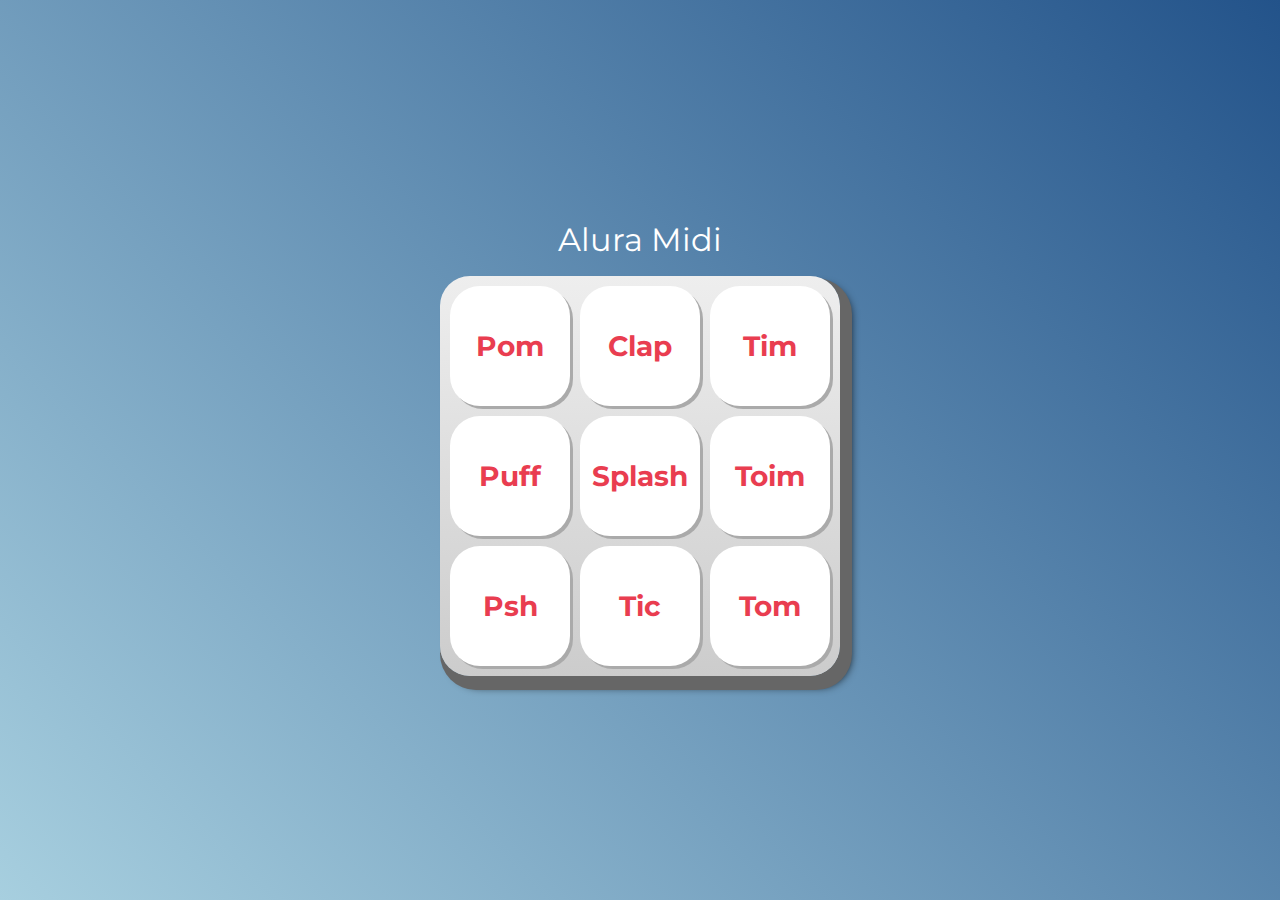
==== index.html @ 77c758e3 "Alura MIDI" ====
<!DOCTYPE html>
<html lang="pt-BR">
<head>
    <meta charset="UTF-8">
    <meta http-equiv="X-UA-Compatible" content="IE=edge">
    <meta name="viewport" content="width=device-width, initial-scale=1.0">

    <title>Alura MIDI</title>

    <link rel="preconnect" href="https://fonts.googleapis.com">
    <link rel="preconnect" href="https://fonts.gstatic.com" crossorigin>
    <link href="https://fonts.googleapis.com/css2?family=Montserrat:wght@500;600&display=swap" rel="stylesheet">

    <link rel="icon" type="image/png" href="images/bateria.png">
    <link rel="stylesheet" href="css/reset.css">
    <link rel="stylesheet" href="css/estilos.css">

</head>
<body>

    <h1>Alura Midi</h1>

    <section class="teclado">
        <button class="tecla tecla_pom">Pom</button>
        <button class="tecla tecla_clap">Clap</button>
        <button class="tecla tecla_tim">Tim</button>

        <button class="tecla tecla_puff">Puff</button>
        <button class="tecla tecla_splash">Splash</button>
        <button class="tecla tecla_toim">Toim</button>

        <button class="tecla tecla_psh">Psh</button>
        <button class="tecla tecla_tic">Tic</button>
        <button class="tecla tecla_tom">Tom</button>
    </section>

    <audio src="sounds/keyq.wav" id="som_tecla_pom"></audio>
    <audio src="sounds/keyw.wav" id="som_tecla_clap"></audio>
    <audio src="sounds/keye.wav" id="som_tecla_tim"></audio>
    <audio src="sounds/keya.wav" id="som_tecla_puff"></audio>
    <audio src="sounds/keys.wav" id="som_tecla_splash"></audio>
    <audio src="sounds/keyd.wav" id="som_tecla_toim"></audio>
    <audio src="sounds/keyz.wav" id="som_tecla_psh"></audio>
    <audio src="sounds/keyx.wav" id="som_tecla_tic"></audio>
    <audio src="sounds/keyc.wav" id="som_tecla_tom"></audio>

</body>
</html>
---- css/estilos.css ----
:root {
  --cinza: #aaa;
  --vermelha: #e93d50;
  --vermelha-escura: #af303f;
  --branca: #fff;
  --luz: rgb(229, 255, 0);
}

body {
  align-items: center;
  background: linear-gradient(45deg, #a7cfdf 0%,#23538a 100%);
  display: flex;
  justify-content: center;
  flex-direction: column;
  font-family: 'Montserrat', sans-serif;
  min-height: 100vh;
}

h1 {
  color: var(--branca);
  margin-bottom: 20px;
  font-size: 2rem;
}

.teclado {
  background: linear-gradient(to bottom, #eeeeee 0%,#cccccc 100%);
  box-shadow: 6px 8px 0 6px #666, 10px 10px 10px #000;
  border-radius: 30px;
  display: grid;
  gap: 10px;
  grid-template-columns: repeat(3, 1fr);
  padding: 10px;
}

.tecla {
  background-color: var(--branca);
  border-radius: 30px;
  box-shadow: 3px 3px 0 var(--cinza);
  color: var(--vermelha);
  cursor: pointer;
  height: 120px;
  font-size: 1.75em;
  font-weight: bold;
  line-height: 120px;
  text-align: center;
  width: 120px;
}

.tecla.ativa,
.tecla:active {
  background-color: var(--vermelha);
  border: 4px solid  var(--vermelha);
  box-shadow: 3px 3px 0 var(--vermelha-escura) inset;
  color: var(--branca);
  outline: none;
}

.tecla.focus,
.tecla:focus {
  outline: none;
  box-shadow: 1px 1px 10px var(--luz);
}

.tecla.active:focus,
.tecla:active:focus {
  box-shadow: 3px 3px 0 var(--vermelha-escura) inset, 1px 1px 10px var(--luz);
}
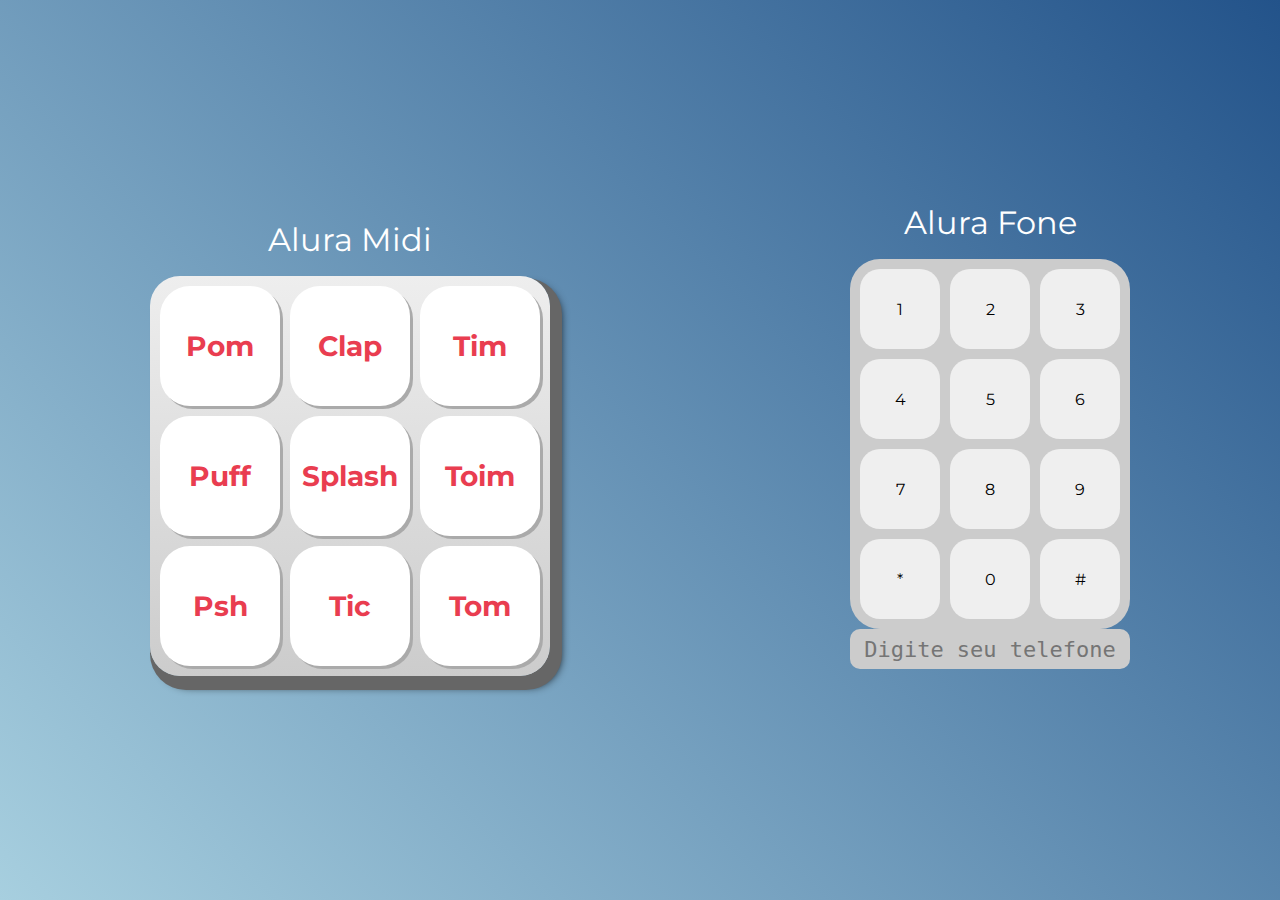
==== commit 0a668698: "Ajustes" ====
--- a/index.html
+++ b/index.html
@@ -1,48 +1,76 @@
 <!DOCTYPE html>
 <html lang="pt-BR">
+
 <head>
     <meta charset="UTF-8">
     <meta http-equiv="X-UA-Compatible" content="IE=edge">
     <meta name="viewport" content="width=device-width, initial-scale=1.0">
 
-    <title>Alura MIDI</title>
+    <title>Alura MIDI | Alura FONE</title>
 
     <link rel="preconnect" href="https://fonts.googleapis.com">
     <link rel="preconnect" href="https://fonts.gstatic.com" crossorigin>
     <link href="https://fonts.googleapis.com/css2?family=Montserrat:wght@500;600&display=swap" rel="stylesheet">
 
-    <link rel="icon" type="image/png" href="images/bateria.png">
+    <link rel="icon" type="image/png" href="images/fone.jpg">
     <link rel="stylesheet" href="css/reset.css">
     <link rel="stylesheet" href="css/estilos.css">
 
 </head>
+
 <body>
 
-    <h1>Alura Midi</h1>
+<main>
+    <section>
+        <h1>Alura Midi</h1>
+        <div class="teclado">
+            <button class="tecla tecla_pom">Pom</button>
+            <button class="tecla tecla_clap">Clap</button>
+            <button class="tecla tecla_tim">Tim</button>
 
-    <section class="teclado">
-        <button class="tecla tecla_pom">Pom</button>
-        <button class="tecla tecla_clap">Clap</button>
-        <button class="tecla tecla_tim">Tim</button>
+            <button class="tecla tecla_puff">Puff</button>
+            <button class="tecla tecla_splash">Splash</button>
+            <button class="tecla tecla_toim">Toim</button>
 
-        <button class="tecla tecla_puff">Puff</button>
-        <button class="tecla tecla_splash">Splash</button>
-        <button class="tecla tecla_toim">Toim</button>
-
-        <button class="tecla tecla_psh">Psh</button>
-        <button class="tecla tecla_tic">Tic</button>
-        <button class="tecla tecla_tom">Tom</button>
+            <button class="tecla tecla_psh">Psh</button>
+            <button class="tecla tecla_tic">Tic</button>
+            <button class="tecla tecla_tom">Tom</button>
+        </div>
+        <div>
+            <audio src="sounds/keyq.wav" id="som_tecla_pom"></audio>
+            <audio src="sounds/keyw.wav" id="som_tecla_clap"></audio>
+            <audio src="sounds/keye.wav" id="som_tecla_tim"></audio>
+            <audio src="sounds/keya.wav" id="som_tecla_puff"></audio>
+            <audio src="sounds/keys.wav" id="som_tecla_splash"></audio>
+            <audio src="sounds/keyd.wav" id="som_tecla_toim"></audio>
+            <audio src="sounds/keyz.wav" id="som_tecla_psh"></audio>
+            <audio src="sounds/keyx.wav" id="som_tecla_tic"></audio>
+            <audio src="sounds/keyc.wav" id="som_tecla_tom"></audio>
+        </div>
     </section>
 
-    <audio src="sounds/keyq.wav" id="som_tecla_pom"></audio>
-    <audio src="sounds/keyw.wav" id="som_tecla_clap"></audio>
-    <audio src="sounds/keye.wav" id="som_tecla_tim"></audio>
-    <audio src="sounds/keya.wav" id="som_tecla_puff"></audio>
-    <audio src="sounds/keys.wav" id="som_tecla_splash"></audio>
-    <audio src="sounds/keyd.wav" id="som_tecla_toim"></audio>
-    <audio src="sounds/keyz.wav" id="som_tecla_psh"></audio>
-    <audio src="sounds/keyx.wav" id="som_tecla_tic"></audio>
-    <audio src="sounds/keyc.wav" id="som_tecla_tom"></audio>
+    <section>
+        <h1> Alura Fone </h1>
+        <div class="teclado-desafio">
+            <input type="button" value="1">
+            <input type="button" value="2">
+            <input type="button" value="3">
+            <input type="button" value="4">
+            <input type="button" value="5">
+            <input type="button" value="6">
+            <input type="button" value="7">
+            <input type="button" value="8">
+            <input type="button" value="9">
+            <input type="button" value="*">
+            <input type="button" value="0">
+            <input type="button" value="#">
+        </div>
+        <input type="tel" placeholder="Digite seu telefone">
+    </section>
 
+</main>
+
+    <script src="./js/main.js"></script>
 </body>
-</html>
+
+</html>--- a/css/estilos.css
+++ b/css/estilos.css
@@ -6,24 +6,34 @@
   --luz: rgb(229, 255, 0);
 }
 
-body {
+main {
   align-items: center;
-  background: linear-gradient(45deg, #a7cfdf 0%,#23538a 100%);
+  background: linear-gradient(45deg, #a7cfdf 0%, #23538a 100%, #191919 5%);
   display: flex;
-  justify-content: center;
-  flex-direction: column;
-  font-family: 'Montserrat', sans-serif;
+  justify-content: space-around;
+  flex-direction: row;
+  font-family: "Montserrat", sans-serif;
   min-height: 100vh;
+
 }
 
 h1 {
   color: var(--branca);
   margin-bottom: 20px;
   font-size: 2rem;
+  text-align: center;
+}
+
+input {
+  border: none;
+  color: inherit;
+  font-size: inherit;
+  font-weight: inherit;
+  font-family: inherit;
 }
 
 .teclado {
-  background: linear-gradient(to bottom, #eeeeee 0%,#cccccc 100%);
+  background: linear-gradient(to bottom, #eeeeee 0%, #cccccc 100%);
   box-shadow: 6px 8px 0 6px #666, 10px 10px 10px #000;
   border-radius: 30px;
   display: grid;
@@ -49,7 +59,7 @@
 .tecla.ativa,
 .tecla:active {
   background-color: var(--vermelha);
-  border: 4px solid  var(--vermelha);
+  border: 4px solid var(--vermelha);
   box-shadow: 3px 3px 0 var(--vermelha-escura) inset;
   color: var(--branca);
   outline: none;
@@ -65,3 +75,38 @@
 .tecla:active:focus {
   box-shadow: 3px 3px 0 var(--vermelha-escura) inset, 1px 1px 10px var(--luz);
 }
+
+.teclado-desafio {
+  display: grid;
+  grid-template-columns: repeat(3, 1fr);
+  gap: 10px;
+
+  background-color: #cccccc;
+  border-radius: 30px;
+
+  padding: 10px;
+}
+
+input[type="button"] {
+  border-radius: 20px;
+  cursor: pointer;
+  font-family: "Montserrat", sans-serif;
+  height: 80px;
+  width: 80px;
+}
+
+input[type="tel"] {
+  background-color: #cccccc;
+  border-radius: 10px;
+  font-family: monospace;
+  font-size: 22px;
+  height: 40px;
+  margin-bottom: 24px;
+  padding: 10px;
+  text-align: center;
+  width: 280px;
+}
+
+.ativa {
+  background-color: yellow;
+}
